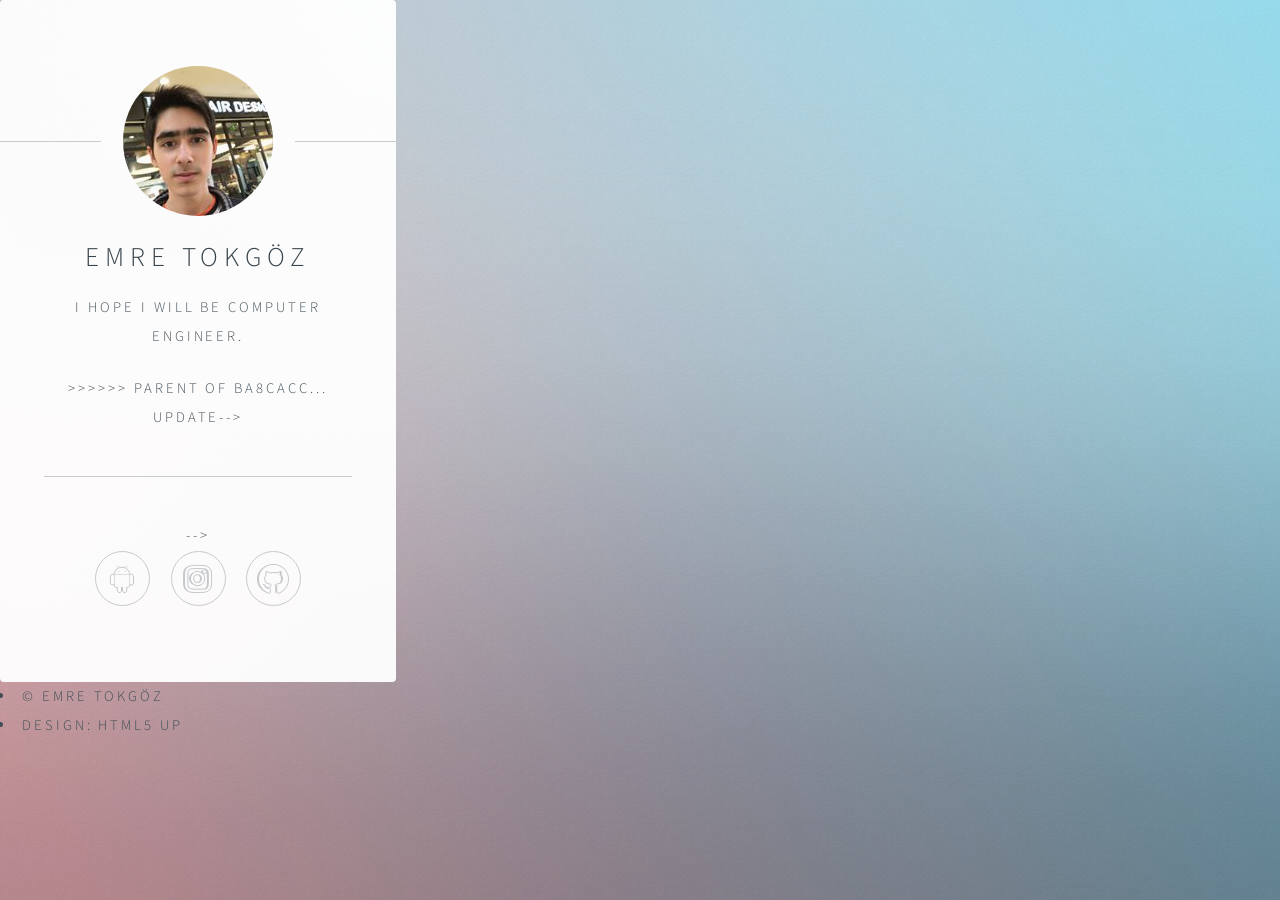
==== index.html @ da9b2d61 "Update" ====
<!DOCTYPE HTML>
<!--
	Identity by HTML5 UP
	html5up.net | @ajlkn
	Free for personal and commercial use under the CCA 3.0 license (html5up.net/license)
-->
<html>
	<head>
		<title>Emre TOKGÖZ</title>
		<meta charset="utf-8" />
		<meta name="viewport" content="width=device-width, initial-scale=1, user-scalable=no" />
		<link rel="stylesheet" href="assets/css/main.css" />
		<noscript><link rel="stylesheet" href="assets/css/noscript.css" /></noscript>
	</head>
	<body class="is-preload">

		<!-- Wrapper -->
			<div id="wrapper">

				<!-- Main -->
					<section id="main">
						<header>
							<span class="avatar"><img src="images/photo.jpg" alt="" /></span>
							<h1>Emre TOKGÖZ</h1>
							<p>I hope I will be computer engineer.</p>
						</header>
						<!--
						<hr />
						<h2>Extra Stuff!</h2>
						<form method="post" action="#">
							<div class="fields">
								<div class="field">
									<input type="text" name="name" id="name" placeholder="Name" />
								</div>
								<div class="field">
									<input type="email" name="email" id="email" placeholder="Email" />
								</div>
								<div class="field">
									<select name="department" id="department">
										<option value="">Department</option>
										<option value="sales">Sales</option>
										<option value="tech">Tech Support</option>
										<option value="null">/dev/null</option>
									</select>
								</div>
								<div class="field">
									<textarea name="message" id="message" placeholder="Message" rows="4"></textarea>
								</div>
								<div class="field">
									<input type="checkbox" id="human" name="human" /><label for="human">I'm a human</label>
								</div>
								<div class="field">
									<label>But are you a robot?</label>
									<input type="radio" id="robot_yes" name="robot" /><label for="robot_yes">Yes</label>
									<input type="radio" id="robot_no" name="robot" /><label for="robot_no">No</label>
								</div>
							</div>
<<<<<<< HEAD
							<ul class="actions special">
								<li><a href="#" class="button">Get Started</a></li>
=======
						</div>
						<nav>
							<ul>
								<li><a href="https://github.com/emretokgoz" target="_blank" class="icon fa-github"><span class="label"></span></a></li>
								<li><a href="" class="icon fa-twitter"><span class="label">Twitter</span></a></li>
								<li><a href="" class="icon fa-instagram"><span class="label">Instagram</span></a></li>
							<!--	<li><a href="#intro">Intro</a></li>
								<li><a href="#work">Work</a></li>
								<li><a href="#about">About</a></li>
								<li><a href="#contact">Contact</a></li>
								<li><a href="#elements">Elements</a></li>-->
<!-->>>>>>> parent of ba8cacc... Update-->
							</ul>
						</form>
						<hr />
						-->
						<footer>
							<ul class="icons">
								<li><a href="https://play.google.com/store/apps/details?id=com.mstgames.tictactoe" class="icon brands fa-android">Google Play game</a></li>
								<li><a href="https://www.instagram.com/tokgozemreofficial/" class="icon brands fa-instagram">Instagram</a></li>
								<li><a href="https://github.com/emretokgoz" class="icon brands fa-github">Facebook</a></li>
							</ul>
						</footer>
					</section>

				<!-- Footer -->
					<footer id="footer">
						<ul class="copyright">
							<li>&copy; Emre TOKGÖZ</li><li>Design: <a href="http://html5up.net">HTML5 UP</a></li>
						</ul>
					</footer>

			</div>

		<!-- Scripts -->
			<script>
				if ('addEventListener' in window) {
					window.addEventListener('load', function() { document.body.className = document.body.className.replace(/\bis-preload\b/, ''); });
					document.body.className += (navigator.userAgent.match(/(MSIE|rv:11\.0)/) ? ' is-ie' : '');
				}
			</script>

	</body>
</html>
---- assets/css/main.css ----
@import url(fontawesome-all.min.css);
@import url("https://fonts.googleapis.com/css?family=Source+Sans+Pro:300");

/*
	Identity by HTML5 UP
	html5up.net | @ajlkn
	Free for personal and commercial use under the CCA 3.0 license (html5up.net/license)
*/

/* Icon (alt) */

	html, body, div, span, applet, object,
	iframe, h1, h2, h3, h4, h5, h6, p, blockquote,
	pre, a, abbr, acronym, address, big, cite,
	code, del, dfn, em, img, ins, kbd, q, s, samp,
	small, strike, strong, sub, sup, tt, var, b,
	u, i, center, dl, dt, dd, ol, ul, li, fieldset,
	form, label, legend, table, caption, tbody,
	tfoot, thead, tr, th, td, article, aside,
	canvas, details, embed, figure, figcaption,
	footer, header, hgroup, menu, nav, output, ruby,
	section, summary, time, mark, audio, video {
		margin: 0;
		padding: 0;
		border: 0;
		font-size: 100%;
		font: inherit;
		vertical-align: baseline;
	}

	article, aside, details, figcaption, figure,
	footer, header, hgroup, menu, nav, section {
		display: block;
	}

	body {
		line-height: 1;
	}

	ol, ul {
		list-style: none;
	}

	blockquote, q {
		quotes: none;
	}

		blockquote:before, blockquote:after, q:before, q:after {
			content: '';
			content: none;
		}

	table {
		border-collapse: collapse;
		border-spacing: 0;
	}

	body {
		-webkit-text-size-adjust: none;
	}

	mark {
		background-color: transparent;
		color: inherit;
	}

	input::-moz-focus-inner {
		border: 0;
		padding: 0;
	}

	input, select, textarea {
		-moz-appearance: none;
		-webkit-appearance: none;
		-ms-appearance: none;
		appearance: none;
	}

/* Basic */

	@media screen and (max-width: 480px) {

		html, body {
			min-width: 320px;
		}

	}

	html {
		box-sizing: border-box;
	}

	*, *:before, *:after {
		box-sizing: inherit;
	}

	body.is-preload *, body.is-preload *:before, body.is-preload *:after {
		-moz-animation: none !important;
		-webkit-animation: none !important;
		-ms-animation: none !important;
		animation: none !important;
		-moz-transition: none !important;
		-webkit-transition: none !important;
		-ms-transition: none !important;
		transition: none !important;
	}

	html {
		height: 100%;
	}

	body {
		height: 100%;
		background-color: #ffffff;
		background-image: url("images/overlay.png"), -moz-linear-gradient(60deg, rgba(255, 165, 150, 0.5) 5%, rgba(0, 228, 255, 0.35)), url("../../images/bg.jpg");
		background-image: url("images/overlay.png"), -webkit-linear-gradient(60deg, rgba(255, 165, 150, 0.5) 5%, rgba(0, 228, 255, 0.35)), url("../../images/bg.jpg");
		background-image: url("images/overlay.png"), -ms-linear-gradient(60deg, rgba(255, 165, 150, 0.5) 5%, rgba(0, 228, 255, 0.35)), url("../../images/bg.jpg");
		background-image: url("images/overlay.png"), linear-gradient(60deg, rgba(255, 165, 150, 0.5) 5%, rgba(0, 228, 255, 0.35)), url("../../images/bg.jpg");
		background-repeat: repeat,			no-repeat,			no-repeat;
		background-size: 100px 100px, cover,				cover;
		background-position: top left,		center center,		bottom center;
		background-attachment: fixed,			fixed,				fixed;
	}

		body:after {
			content: '';
			display: block;
			position: fixed;
			top: 0;
			left: 0;
			width: 100%;
			height: inherit;
			opacity: 0;
			z-index: 1;
			background-color: #ffffff;
			background-image: url("images/overlay.png"), -moz-linear-gradient(60deg, rgba(255, 165, 150, 0.5) 5%, rgba(0, 228, 255, 0.35));
			background-image: url("images/overlay.png"), -webkit-linear-gradient(60deg, rgba(255, 165, 150, 0.5) 5%, rgba(0, 228, 255, 0.35));
			background-image: url("images/overlay.png"), -ms-linear-gradient(60deg, rgba(255, 165, 150, 0.5) 5%, rgba(0, 228, 255, 0.35));
			background-image: url("images/overlay.png"), linear-gradient(60deg, rgba(255, 165, 150, 0.5) 5%, rgba(0, 228, 255, 0.35));
			background-repeat: repeat,			no-repeat;
			background-size: 100px 100px, cover;
			background-position: top left,		center center;
			-moz-transition: opacity 1.75s ease-out;
			-webkit-transition: opacity 1.75s ease-out;
			-ms-transition: opacity 1.75s ease-out;
			transition: opacity 1.75s ease-out;
		}

		body.is-preload:after {
			opacity: 1;
		}

/* Type */

	body, input, select, textarea {
		color: #414f57;
		font-family: "Source Sans Pro", Helvetica, sans-serif;
		font-size: 14pt;
		font-weight: 300;
		line-height: 2;
		letter-spacing: 0.2em;
		text-transform: uppercase;
	}

		@media screen and (max-width: 1680px) {

			body, input, select, textarea {
				font-size: 11pt;
			}

		}

		@media screen and (max-width: 480px) {

			body, input, select, textarea {
				font-size: 10pt;
				line-height: 1.75;
			}

		}

	a {
		-moz-transition: color 0.2s ease, border-color 0.2s ease;
		-webkit-transition: color 0.2s ease, border-color 0.2s ease;
		-ms-transition: color 0.2s ease, border-color 0.2s ease;
		transition: color 0.2s ease, border-color 0.2s ease;
		color: inherit;
		text-decoration: none;
	}

		a:before {
			-moz-transition: color 0.2s ease, text-shadow 0.2s ease;
			-webkit-transition: color 0.2s ease, text-shadow 0.2s ease;
			-ms-transition: color 0.2s ease, text-shadow 0.2s ease;
			transition: color 0.2s ease, text-shadow 0.2s ease;
		}

		a:hover {
			color: #ff7496;
		}

	strong, b {
		color: #313f47;
	}

	em, i {
		font-style: italic;
	}

	p {
		margin: 0 0 1.5em 0;
	}

	h1, h2, h3, h4, h5, h6 {
		color: #313f47;
		line-height: 1.5;
		margin: 0 0 0.75em 0;
	}

		h1 a, h2 a, h3 a, h4 a, h5 a, h6 a {
			color: inherit;
			text-decoration: none;
		}

	h1 {
		font-size: 1.85em;
		letter-spacing: 0.22em;
		margin: 0 0 0.525em 0;
	}

	h2 {
		font-size: 1.25em;
	}

	h3 {
		font-size: 1em;
	}

	h4 {
		font-size: 1em;
	}

	h5 {
		font-size: 1em;
	}

	h6 {
		font-size: 1em;
	}

	@media screen and (max-width: 480px) {

		h1 {
			font-size: 1.65em;
		}

	}

	sub {
		font-size: 0.8em;
		position: relative;
		top: 0.5em;
	}

	sup {
		font-size: 0.8em;
		position: relative;
		top: -0.5em;
	}

	hr {
		border: 0;
		border-bottom: solid 1px #c8cccf;
		margin: 3em 0;
	}

/* Form */

	form {
		margin: 0 0 1.5em 0;
	}

		form > :last-child {
			margin-bottom: 0;
		}

		form > .fields {
			display: -moz-flex;
			display: -webkit-flex;
			display: -ms-flex;
			display: flex;
			-moz-flex-wrap: wrap;
			-webkit-flex-wrap: wrap;
			-ms-flex-wrap: wrap;
			flex-wrap: wrap;
			width: calc(100% + 2.25em);
			margin: -1.125em 0 1.5em -1.125em;
		}

			form > .fields > .field {
				-moz-flex-grow: 0;
				-webkit-flex-grow: 0;
				-ms-flex-grow: 0;
				flex-grow: 0;
				-moz-flex-shrink: 0;
				-webkit-flex-shrink: 0;
				-ms-flex-shrink: 0;
				flex-shrink: 0;
				padding: 1.125em 0 0 1.125em;
				width: calc(100% - 1.125em);
			}

				form > .fields > .field.half {
					width: calc(50% - 0.5625em);
				}

				form > .fields > .field.third {
					width: calc(100%/3 - 0.375em);
				}

				form > .fields > .field.quarter {
					width: calc(25% - 0.28125em);
				}

		@media screen and (max-width: 480px) {

			form > .fields {
				width: calc(100% + 2.25em);
				margin: -1.125em 0 1.5em -1.125em;
			}

				form > .fields > .field {
					padding: 1.125em 0 0 1.125em;
					width: calc(100% - 1.125em);
				}

					form > .fields > .field.half {
						width: calc(100% - 1.125em);
					}

					form > .fields > .field.third {
						width: calc(100% - 1.125em);
					}

					form > .fields > .field.quarter {
						width: calc(100% - 1.125em);
					}

		}

	label {
		color: #313f47;
		display: block;
		font-size: 0.9em;
		margin: 0 0 0.75em 0;
	}

	input[type="text"],
	input[type="password"],
	input[type="email"],
	input[type="tel"],
	select,
	textarea {
		-moz-appearance: none;
		-webkit-appearance: none;
		-ms-appearance: none;
		appearance: none;
		border-radius: 4px;
		border: solid 1px #c8cccf;
		color: inherit;
		display: block;
		outline: 0;
		padding: 0 1em;
		text-decoration: none;
		width: 100%;
	}

		input[type="text"]:invalid,
		input[type="password"]:invalid,
		input[type="email"]:invalid,
		input[type="tel"]:invalid,
		select:invalid,
		textarea:invalid {
			box-shadow: none;
		}

		input[type="text"]:focus,
		input[type="password"]:focus,
		input[type="email"]:focus,
		input[type="tel"]:focus,
		select:focus,
		textarea:focus {
			border-color: #ff7496;
		}

	select {
		background-image: url("data:image/svg+xml;charset=utf8,%3Csvg xmlns='http://www.w3.org/2000/svg' width='40' height='40' preserveAspectRatio='none' viewBox='0 0 40 40'%3E%3Cpath d='M9.4,12.3l10.4,10.4l10.4-10.4c0.2-0.2,0.5-0.4,0.9-0.4c0.3,0,0.6,0.1,0.9,0.4l3.3,3.3c0.2,0.2,0.4,0.5,0.4,0.9 c0,0.4-0.1,0.6-0.4,0.9L20.7,31.9c-0.2,0.2-0.5,0.4-0.9,0.4c-0.3,0-0.6-0.1-0.9-0.4L4.3,17.3c-0.2-0.2-0.4-0.5-0.4-0.9 c0-0.4,0.1-0.6,0.4-0.9l3.3-3.3c0.2-0.2,0.5-0.4,0.9-0.4S9.1,12.1,9.4,12.3z' fill='%23c8cccf' /%3E%3C/svg%3E");
		background-size: 1.25rem;
		background-repeat: no-repeat;
		background-position: calc(100% - 1rem) center;
		height: 2.75em;
		padding-right: 2.75em;
		text-overflow: ellipsis;
	}

		select option {
			color: #313f47;
			background: #ffffff;
		}

		select:focus::-ms-value {
			background-color: transparent;
		}

		select::-ms-expand {
			display: none;
		}

	input[type="text"],
	input[type="password"],
	input[type="email"],
	select {
		height: 2.75em;
	}

	textarea {
		padding: 0.75em 1em;
	}

	input[type="checkbox"],
	input[type="radio"] {
		-moz-appearance: none;
		-webkit-appearance: none;
		-ms-appearance: none;
		appearance: none;
		display: block;
		float: left;
		margin-right: -2em;
		opacity: 0;
		width: 1em;
		z-index: -1;
	}

		input[type="checkbox"] + label,
		input[type="radio"] + label {
			text-decoration: none;
			color: #414f57;
			cursor: pointer;
			display: inline-block;
			font-size: 1em;
			font-weight: 300;
			padding-left: 2.4em;
			padding-right: 0.75em;
			position: relative;
		}

			input[type="checkbox"] + label:before,
			input[type="radio"] + label:before {
				-moz-osx-font-smoothing: grayscale;
				-webkit-font-smoothing: antialiased;
				display: inline-block;
				font-style: normal;
				font-variant: normal;
				text-rendering: auto;
				line-height: 1;
				text-transform: none !important;
				font-family: 'Font Awesome 5 Free';
				font-weight: 900;
			}

			input[type="checkbox"] + label:before,
			input[type="radio"] + label:before {
				border-radius: 4px;
				border: solid 1px #c8cccf;
				content: '';
				display: inline-block;
				font-size: 0.8em;
				height: 2.0625em;
				left: 0;
				line-height: 2.0625em;
				position: absolute;
				text-align: center;
				top: 0.15em;
				width: 2.0625em;
			}

		input[type="checkbox"]:checked + label:before,
		input[type="radio"]:checked + label:before {
			color: #ff7496;
			content: '\f00c';
		}

		input[type="checkbox"]:focus + label:before,
		input[type="radio"]:focus + label:before {
			border-color: #ff7496;
		}

	input[type="checkbox"] + label:before {
		border-radius: 4px;
	}

	input[type="radio"] + label:before {
		border-radius: 100%;
	}

	::-webkit-input-placeholder {
		color: #616f77 !important;
		opacity: 1.0;
	}

	:-moz-placeholder {
		color: #616f77 !important;
		opacity: 1.0;
	}

	::-moz-placeholder {
		color: #616f77 !important;
		opacity: 1.0;
	}

	:-ms-input-placeholder {
		color: #616f77 !important;
		opacity: 1.0;
	}

/* Icon */

	.icon {
		text-decoration: none;
		position: relative;
		border-bottom: none;
	}

		.icon:before {
			-moz-osx-font-smoothing: grayscale;
			-webkit-font-smoothing: antialiased;
			display: inline-block;
			font-style: normal;
			font-variant: normal;
			text-rendering: auto;
			line-height: 1;
			text-transform: none !important;
			font-family: 'Font Awesome 5 Free';
			font-weight: 400;
		}

		.icon > .label {
			display: none;
		}

		.icon:before {
			line-height: inherit;
		}

		.icon.solid:before {
			font-weight: 900;
		}

		.icon.brands:before {
			font-family: 'Font Awesome 5 Brands';
		}

/* List */

	ol {
		list-style: decimal;
		margin: 0 0 1.5em 0;
		padding-left: 1.25em;
	}

		ol li {
			padding-left: 0.25em;
		}

	ul {
		list-style: disc;
		margin: 0 0 1.5em 0;
		padding-left: 1em;
	}

		ul li {
			padding-left: 0.5em;
		}

		ul.alt {
			list-style: none;
			padding-left: 0;
		}

			ul.alt li {
				border-top: solid 1px #c8cccf;
				padding: 0.5em 0;
			}

				ul.alt li:first-child {
					border-top: 0;
					padding-top: 0;
				}

	dl {
		margin: 0 0 1.5em 0;
	}

		dl dt {
			display: block;
			margin: 0 0 0.75em 0;
		}

		dl dd {
			margin-left: 1.5em;
		}

/* Actions */

	ul.actions {
		display: -moz-flex;
		display: -webkit-flex;
		display: -ms-flex;
		display: flex;
		cursor: default;
		list-style: none;
		margin-left: -0.75em;
		padding-left: 0;
	}

		ul.actions li {
			padding: 0 0 0 0.75em;
			vertical-align: middle;
		}

		ul.actions.special {
			-moz-justify-content: center;
			-webkit-justify-content: center;
			-ms-justify-content: center;
			justify-content: center;
			width: 100%;
			margin-left: 0;
		}

			ul.actions.special li:first-child {
				padding-left: 0;
			}

		ul.actions.stacked {
			-moz-flex-direction: column;
			-webkit-flex-direction: column;
			-ms-flex-direction: column;
			flex-direction: column;
			margin-left: 0;
		}

			ul.actions.stacked li {
				padding: 0.975em 0 0 0;
			}

				ul.actions.stacked li:first-child {
					padding-top: 0;
				}

		ul.actions.fit {
			width: calc(100% + 0.75em);
		}

			ul.actions.fit li {
				-moz-flex-grow: 1;
				-webkit-flex-grow: 1;
				-ms-flex-grow: 1;
				flex-grow: 1;
				-moz-flex-shrink: 1;
				-webkit-flex-shrink: 1;
				-ms-flex-shrink: 1;
				flex-shrink: 1;
				width: 100%;
			}

				ul.actions.fit li > * {
					width: 100%;
				}

			ul.actions.fit.stacked {
				width: 100%;
			}

		@media screen and (max-width: 480px) {

			ul.actions:not(.fixed) {
				-moz-flex-direction: column;
				-webkit-flex-direction: column;
				-ms-flex-direction: column;
				flex-direction: column;
				margin-left: 0;
				width: 100% !important;
			}

				ul.actions:not(.fixed) li {
					-moz-flex-grow: 1;
					-webkit-flex-grow: 1;
					-ms-flex-grow: 1;
					flex-grow: 1;
					-moz-flex-shrink: 1;
					-webkit-flex-shrink: 1;
					-ms-flex-shrink: 1;
					flex-shrink: 1;
					padding: 0.75em 0 0 0;
					text-align: center;
					width: 100%;
				}

					ul.actions:not(.fixed) li > * {
						width: 100%;
					}

					ul.actions:not(.fixed) li:first-child {
						padding-top: 0;
					}

					ul.actions:not(.fixed) li input[type="submit"],
					ul.actions:not(.fixed) li input[type="reset"],
					ul.actions:not(.fixed) li input[type="button"],
					ul.actions:not(.fixed) li button,
					ul.actions:not(.fixed) li .button {
						width: 100%;
					}

						ul.actions:not(.fixed) li input[type="submit"].icon:before,
						ul.actions:not(.fixed) li input[type="reset"].icon:before,
						ul.actions:not(.fixed) li input[type="button"].icon:before,
						ul.actions:not(.fixed) li button.icon:before,
						ul.actions:not(.fixed) li .button.icon:before {
							margin-left: -0.5rem;
						}

		}

/* Icons */

	ul.icons {
		cursor: default;
		list-style: none;
		padding-left: 0;
		margin-top: -0.675em;
	}

		ul.icons li {
			display: inline-block;
			padding: 0.675em 0.5em;
		}

			ul.icons li a {
				text-decoration: none;
				position: relative;
				display: block;
				width: 3.75em;
				height: 3.75em;
				border-radius: 100%;
				border: solid 1px #c8cccf;
				line-height: 3.75em;
				overflow: hidden;
				text-align: center;
				text-indent: 3.75em;
				white-space: nowrap;
			}

				ul.icons li a:before {
					-moz-osx-font-smoothing: grayscale;
					-webkit-font-smoothing: antialiased;
					display: inline-block;
					font-style: normal;
					font-variant: normal;
					text-rendering: auto;
					line-height: 1;
					text-transform: none !important;
					font-family: 'Font Awesome 5 Free';
					font-weight: 400;
				}

				ul.icons li a:before {
					color: #ffffff;
					text-shadow: 1.25px 0px 0px #c8cccf, -1.25px 0px 0px #c8cccf, 0px 1.25px 0px #c8cccf, 0px -1.25px 0px #c8cccf;
				}

				ul.icons li a:hover:before {
					text-shadow: 1.25px 0px 0px #ff7496, -1.25px 0px 0px #ff7496, 0px 1.25px 0px #ff7496, 0px -1.25px 0px #ff7496;
				}

				ul.icons li a:before {
					position: absolute;
					top: 0;
					left: 0;
					width: inherit;
					height: inherit;
					font-size: 1.85rem;
					line-height: inherit;
					text-align: center;
					text-indent: 0;
				}

				ul.icons li a:hover {
					border-color: #ff7496;
				}

		@media screen and (max-width: 480px) {

			ul.icons li a:before {
				font-size: 1.5rem;
			}

		}

/* Button */

	input[type="submit"],
	input[type="reset"],
	input[type="button"],
	button,
	.button {
		-moz-appearance: none;
		-webkit-appearance: none;
		-ms-appearance: none;
		appearance: none;
		-moz-transition: background-color 0.2s ease-in-out, border-color 0.2s ease-in-out, color 0.2s ease-in-out;
		-webkit-transition: background-color 0.2s ease-in-out, border-color 0.2s ease-in-out, color 0.2s ease-in-out;
		-ms-transition: background-color 0.2s ease-in-out, border-color 0.2s ease-in-out, color 0.2s ease-in-out;
		transition: background-color 0.2s ease-in-out, border-color 0.2s ease-in-out, color 0.2s ease-in-out;
		display: inline-block;
		height: 2.75em;
		line-height: 2.75em;
		padding: 0 1.5em;
		background-color: transparent;
		border-radius: 4px;
		border: solid 1px #c8cccf;
		color: #414f57 !important;
		cursor: pointer;
		text-align: center;
		text-decoration: none;
		white-space: nowrap;
	}

		input[type="submit"]:hover,
		input[type="reset"]:hover,
		input[type="button"]:hover,
		button:hover,
		.button:hover {
			border-color: #ff7496;
			color: #ff7496 !important;
		}

		input[type="submit"].icon,
		input[type="reset"].icon,
		input[type="button"].icon,
		button.icon,
		.button.icon {
			padding-left: 1.35em;
		}

			input[type="submit"].icon:before,
			input[type="reset"].icon:before,
			input[type="button"].icon:before,
			button.icon:before,
			.button.icon:before {
				margin-right: 0.5em;
			}

		input[type="submit"].fit,
		input[type="reset"].fit,
		input[type="button"].fit,
		button.fit,
		.button.fit {
			width: 100%;
		}

		input[type="submit"].small,
		input[type="reset"].small,
		input[type="button"].small,
		button.small,
		.button.small {
			font-size: 0.8em;
		}

		input[type="submit"].large,
		input[type="reset"].large,
		input[type="button"].large,
		button.large,
		.button.large {
			font-size: 1.35em;
		}

		input[type="submit"].disabled, input[type="submit"]:disabled,
		input[type="reset"].disabled,
		input[type="reset"]:disabled,
		input[type="button"].disabled,
		input[type="button"]:disabled,
		button.disabled,
		button:disabled,
		.button.disabled,
		.button:disabled {
			pointer-events: none;
			opacity: 0.5;
		}

/* Main */

	#main {
		-moz-transform-origin: 50% 50%;
		-webkit-transform-origin: 50% 50%;
		-ms-transform-origin: 50% 50%;
		transform-origin: 50% 50%;
		-moz-transform: rotateX(0deg);
		-webkit-transform: rotateX(0deg);
		-ms-transform: rotateX(0deg);
		transform: rotateX(0deg);
		-moz-transition: opacity 1s ease, -moz-transform 1s ease;
		-webkit-transition: opacity 1s ease, -webkit-transform 1s ease;
		-ms-transition: opacity 1s ease, -ms-transform 1s ease;
		transition: opacity 1s ease, transform 1s ease;
		padding: 4.5em 3em 3em 3em ;
		background: #ffffff;
		border-radius: 4px;
		cursor: default;
		max-width: 100%;
		opacity: 0.95;
		position: relative;
		text-align: center;
		width: 27em;
	}

		#main .avatar {
			position: relative;
			display: block;
			margin-bottom: 1.5em;
		}

			#main .avatar img {
				display: block;
				margin: 0 auto;
				border-radius: 100%;
				box-shadow: 0 0 0 1.5em #ffffff;
			}

			#main .avatar:before {
				content: '';
				display: block;
				position: absolute;
				top: 50%;
				left: -3em;
				width: calc(100% + 6em);
				height: 1px;
				z-index: -1;
				background: #c8cccf;
			}

		@media screen and (max-width: 480px) {

			#main {
				padding: 4em 2em 2.5em 2em ;
				width: 100%;
			}

<<<<<<< HEAD
				#main .avatar:before {
					left: -2em;
					width: calc(100% + 4em);
=======
				#header nav ul li:first-child {
					border-left: 0;
				}

				#header nav ul li a {
					display: block;
					min-width: 7.5rem;
					height: 2.75rem;
					line-height: 2.75rem;
					padding: 0 1.25rem 0 1.45rem;
					text-transform: uppercase;
					letter-spacing: 0.2rem;
					font-size: 0.8rem;
					border-bottom: 0;
>>>>>>> parent of ba8cacc... Update
				}

		}

		body.is-preload #main {
			-moz-transform: rotateX(15deg);
			-webkit-transform: rotateX(15deg);
			-ms-transform: rotateX(15deg);
			transform: rotateX(15deg);
			opacity: 0;
		}

/* Footer */

	#footer {
		-moz-align-self: -moz-flex-end;
		-webkit-align-self: -webkit-flex-end;
		-ms-align-self: -ms-flex-end;
		align-self: flex-end;
		width: 100%;
		padding: 1.5em 0 0 0;
		color: rgba(255, 255, 255, 0.75);
		cursor: default;
		text-align: center;
	}

		#footer .copyright {
			margin: 0;
			padding: 0;
			font-size: 0.9em;
			list-style: none;
		}

			#footer .copyright li {
				display: inline-block;
				margin: 0 0 0 0.45em;
				padding: 0 0 0 0.85em;
				border-left: solid 1px rgba(255, 255, 255, 0.5);
				line-height: 1;
			}

				#footer .copyright li:first-child {
					border-left: 0;
				}

/* Wrapper */

	#wrapper {
		display: -moz-flex;
		display: -webkit-flex;
		display: -ms-flex;
		display: flex;
		-moz-align-items: center;
		-webkit-align-items: center;
		-ms-align-items: center;
		align-items: center;
		-moz-justify-content: space-between;
		-webkit-justify-content: space-between;
		-ms-justify-content: space-between;
		justify-content: space-between;
		-moz-flex-direction: column;
		-webkit-flex-direction: column;
		-ms-flex-direction: column;
		flex-direction: column;
		-moz-perspective: 1000px;
		-webkit-perspective: 1000px;
		-ms-perspective: 1000px;
		perspective: 1000px;
		position: relative;
		min-height: 100%;
		padding: 1.5em;
		z-index: 2;
	}

		#wrapper > * {
			z-index: 1;
		}

		#wrapper:before {
			content: '';
			display: block;
		}

		@media screen and (max-width: 360px) {

			#wrapper {
				padding: 0.75em;
			}

		}

		body.is-ie #wrapper {
			height: 100%;
		}
---- assets/css/noscript.css ----
/*
	Identity by HTML5 UP
	html5up.net | @ajlkn
	Free for personal and commercial use under the CCA 3.0 license (html5up.net/license)
*/

/* Basic */

	body:after {
		display: none;
	}

/* Main */

	#main {
		-moz-transform: none !important;
		-webkit-transform: none !important;
		-ms-transform: none !important;
		transform: none !important;
		opacity: 1 !important;
	}
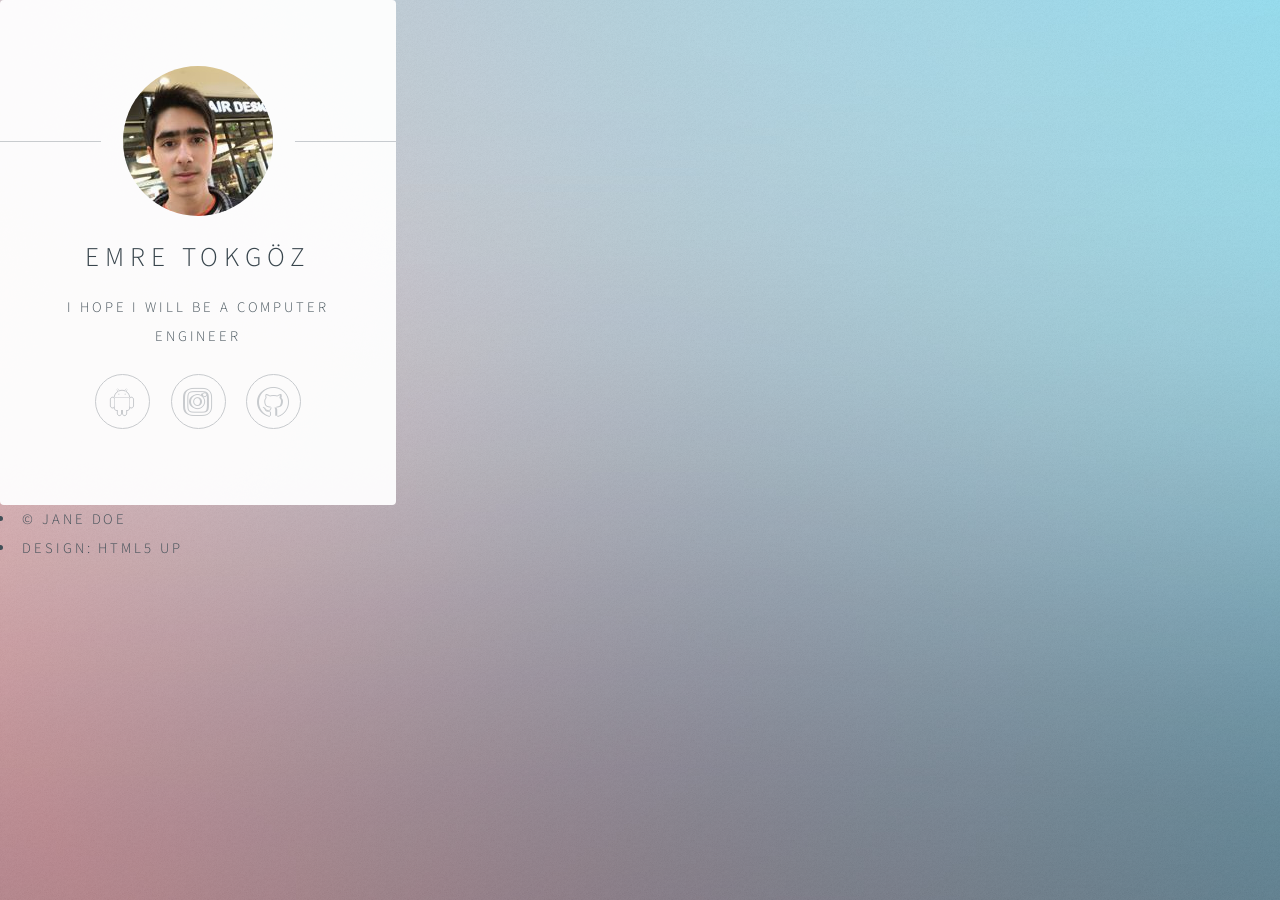
==== commit 14332b1d: "Bug Fixed" ====
--- a/index.html
+++ b/index.html
@@ -6,7 +6,7 @@
 -->
 <html>
 	<head>
-		<title>Emre TOKGÖZ</title>
+		<title>EMRE TOKGÖZ</title>
 		<meta charset="utf-8" />
 		<meta name="viewport" content="width=device-width, initial-scale=1, user-scalable=no" />
 		<link rel="stylesheet" href="assets/css/main.css" />
@@ -21,8 +21,8 @@
 					<section id="main">
 						<header>
 							<span class="avatar"><img src="images/photo.jpg" alt="" /></span>
-							<h1>Emre TOKGÖZ</h1>
-							<p>I hope I will be computer engineer.</p>
+							<h1>EMRE TOKGÖZ</h1>
+							<p>I HOPE I WILL BE A COMPUTER ENGINEER</p>
 						</header>
 						<!--
 						<hr />
@@ -55,31 +55,17 @@
 									<input type="radio" id="robot_no" name="robot" /><label for="robot_no">No</label>
 								</div>
 							</div>
-<<<<<<< HEAD
 							<ul class="actions special">
 								<li><a href="#" class="button">Get Started</a></li>
-=======
-						</div>
-						<nav>
-							<ul>
-								<li><a href="https://github.com/emretokgoz" target="_blank" class="icon fa-github"><span class="label"></span></a></li>
-								<li><a href="" class="icon fa-twitter"><span class="label">Twitter</span></a></li>
-								<li><a href="" class="icon fa-instagram"><span class="label">Instagram</span></a></li>
-							<!--	<li><a href="#intro">Intro</a></li>
-								<li><a href="#work">Work</a></li>
-								<li><a href="#about">About</a></li>
-								<li><a href="#contact">Contact</a></li>
-								<li><a href="#elements">Elements</a></li>-->
-<!-->>>>>>> parent of ba8cacc... Update-->
 							</ul>
 						</form>
 						<hr />
 						-->
 						<footer>
 							<ul class="icons">
-								<li><a href="https://play.google.com/store/apps/details?id=com.mstgames.tictactoe" class="icon brands fa-android">Google Play game</a></li>
+								<li><a href="https://play.google.com/store/apps/dev?id=5293971521263680572" class="icon brands fa-android">Google Play</a></li>
 								<li><a href="https://www.instagram.com/tokgozemreofficial/" class="icon brands fa-instagram">Instagram</a></li>
-								<li><a href="https://github.com/emretokgoz" class="icon brands fa-github">Facebook</a></li>
+								<li><a href="https://github.com/emretokgoz" class="icon brands fa-github">Github</a></li>
 							</ul>
 						</footer>
 					</section>
@@ -87,7 +73,7 @@
 				<!-- Footer -->
 					<footer id="footer">
 						<ul class="copyright">
-							<li>&copy; Emre TOKGÖZ</li><li>Design: <a href="http://html5up.net">HTML5 UP</a></li>
+							<li>&copy; Jane Doe</li><li>Design: <a href="http://html5up.net">HTML5 UP</a></li>
 						</ul>
 					</footer>
 
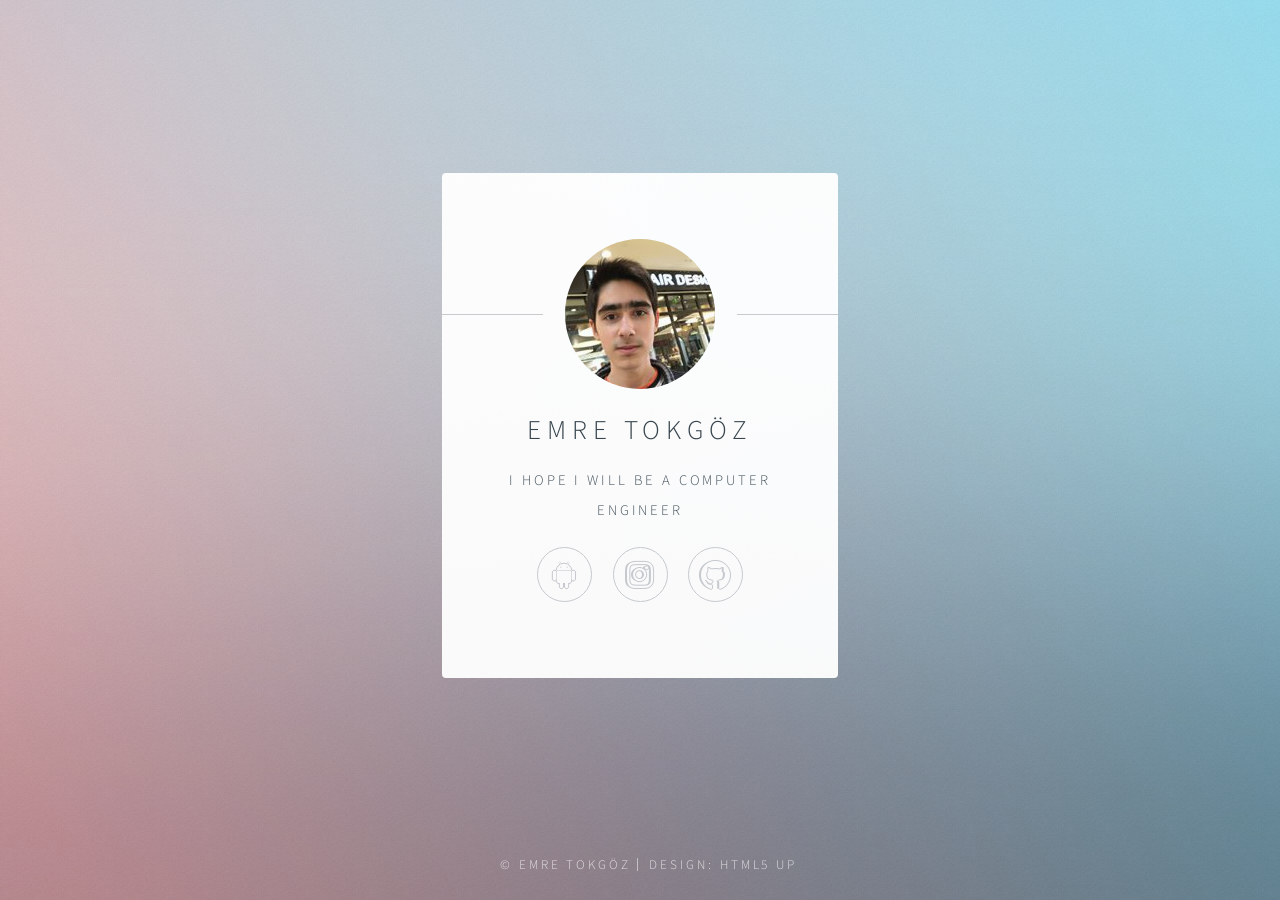
==== commit b89d1329: "Bug Fixed" ====
--- a/index.html
+++ b/index.html
@@ -73,7 +73,7 @@
 				<!-- Footer -->
 					<footer id="footer">
 						<ul class="copyright">
-							<li>&copy; Jane Doe</li><li>Design: <a href="http://html5up.net">HTML5 UP</a></li>
+							<li>&copy; EMRE TOKGÖZ</li><li>Design: <a href="http://html5up.net">HTML5 UP</a></li>
 						</ul>
 					</footer>
 
--- a/assets/css/main.css
+++ b/assets/css/main.css
@@ -956,26 +956,9 @@
 				width: 100%;
 			}
 
-<<<<<<< HEAD
 				#main .avatar:before {
 					left: -2em;
 					width: calc(100% + 4em);
-=======
-				#header nav ul li:first-child {
-					border-left: 0;
-				}
-
-				#header nav ul li a {
-					display: block;
-					min-width: 7.5rem;
-					height: 2.75rem;
-					line-height: 2.75rem;
-					padding: 0 1.25rem 0 1.45rem;
-					text-transform: uppercase;
-					letter-spacing: 0.2rem;
-					font-size: 0.8rem;
-					border-bottom: 0;
->>>>>>> parent of ba8cacc... Update
 				}
 
 		}
@@ -1069,4 +1052,4 @@
 
 		body.is-ie #wrapper {
 			height: 100%;
-		}
+		}
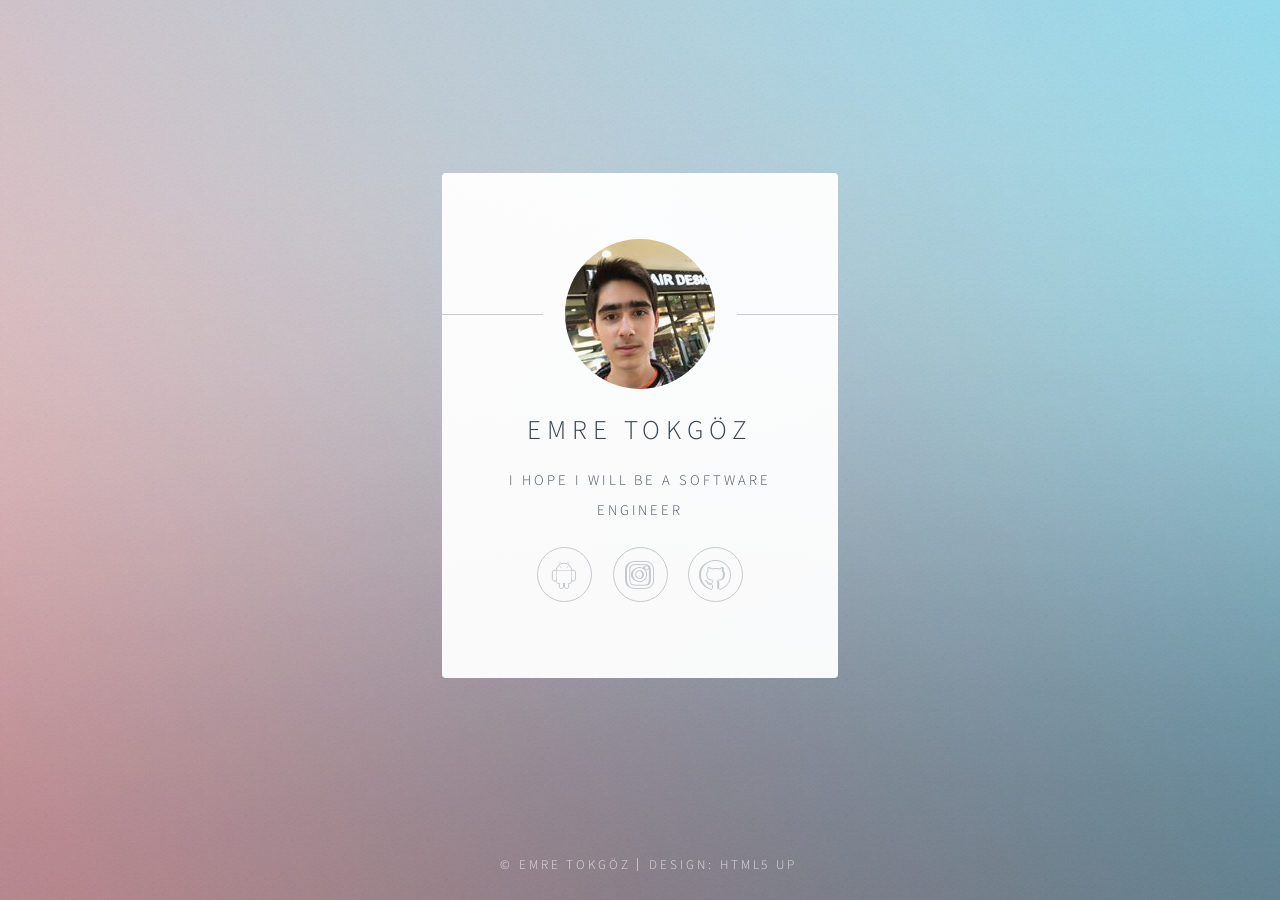
==== commit aafeaa93: "update" ====
--- a/index.html
+++ b/index.html
@@ -22,7 +22,7 @@
 						<header>
 							<span class="avatar"><img src="images/photo.jpg" alt="" /></span>
 							<h1>EMRE TOKGÖZ</h1>
-							<p>I HOPE I WILL BE A COMPUTER ENGINEER</p>
+							<p>I HOPE I WILL BE A SOFTWARE ENGINEER</p>
 						</header>
 						<!--
 						<hr />
@@ -63,7 +63,7 @@
 						-->
 						<footer>
 							<ul class="icons">
-								<li><a href="https://play.google.com/store/apps/dev?id=5293971521263680572" class="icon brands fa-android">Google Play</a></li>
+								<li><a href="https://play.google.com/store/apps/dev?id=6319082677435146433" class="icon brands fa-android">Google Play</a></li>
 								<li><a href="https://www.instagram.com/tokgozemreofficial/" class="icon brands fa-instagram">Instagram</a></li>
 								<li><a href="https://github.com/emretokgoz" class="icon brands fa-github">Github</a></li>
 							</ul>
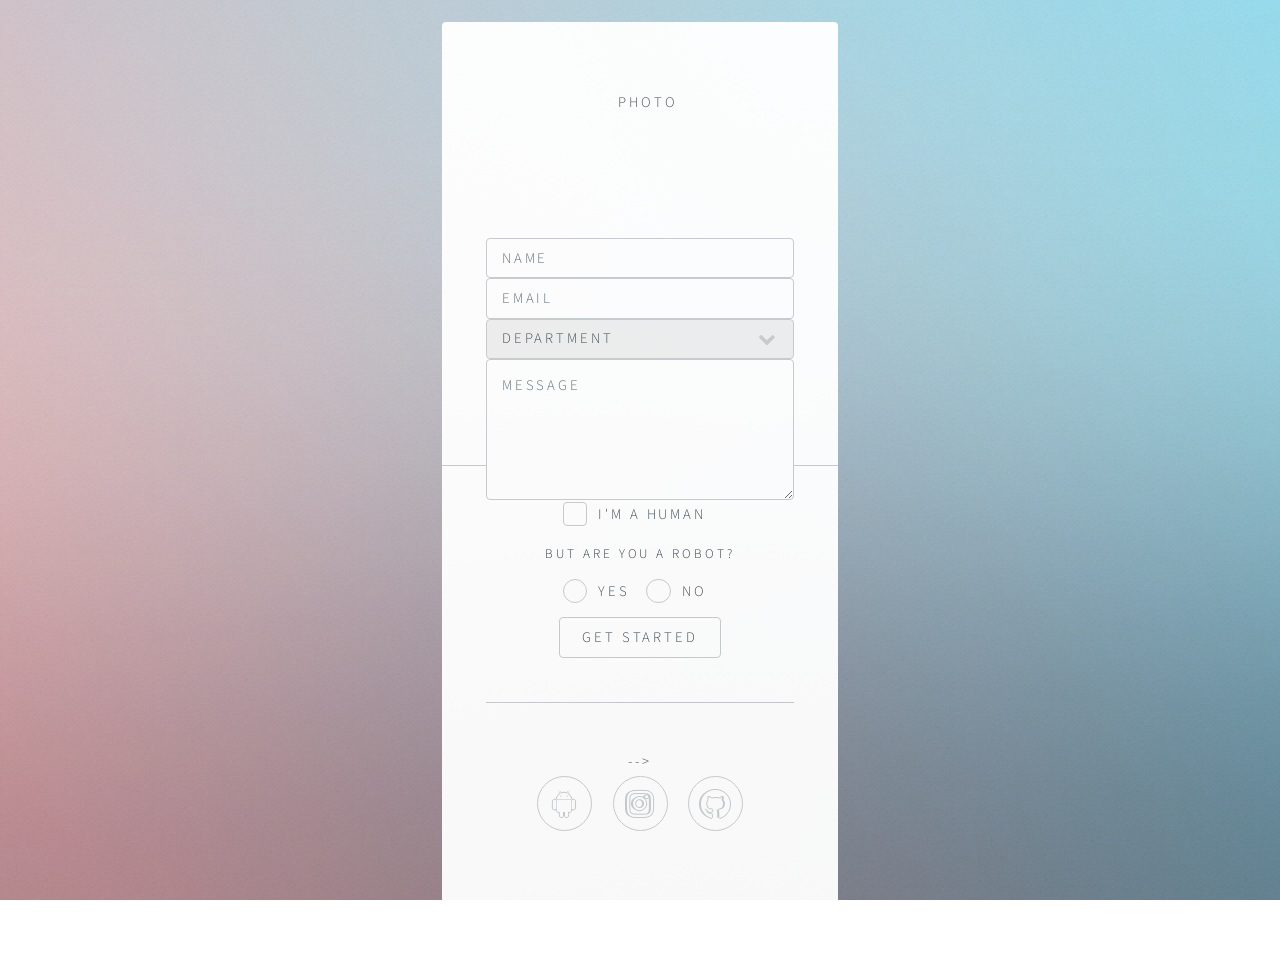
==== commit 3e9a5adb: "Update index.html" ====
--- a/index.html
+++ b/index.html
@@ -1,5 +1,5 @@
 <!DOCTYPE HTML>
-<!--
+<!--asd
 	Identity by HTML5 UP
 	html5up.net | @ajlkn
 	Free for personal and commercial use under the CCA 3.0 license (html5up.net/license)
@@ -20,7 +20,7 @@
 				<!-- Main -->
 					<section id="main">
 						<header>
-							<span class="avatar"><img src="images/photo.jpg" alt="" /></span>
+							<span class="avatar"><img src="images/photo2.jpg" alt="photo" style="width:150px;height:150px;/></span>
 							<h1>EMRE TOKGÖZ</h1>
 							<p>I HOPE I WILL BE A SOFTWARE ENGINEER</p>
 						</header>
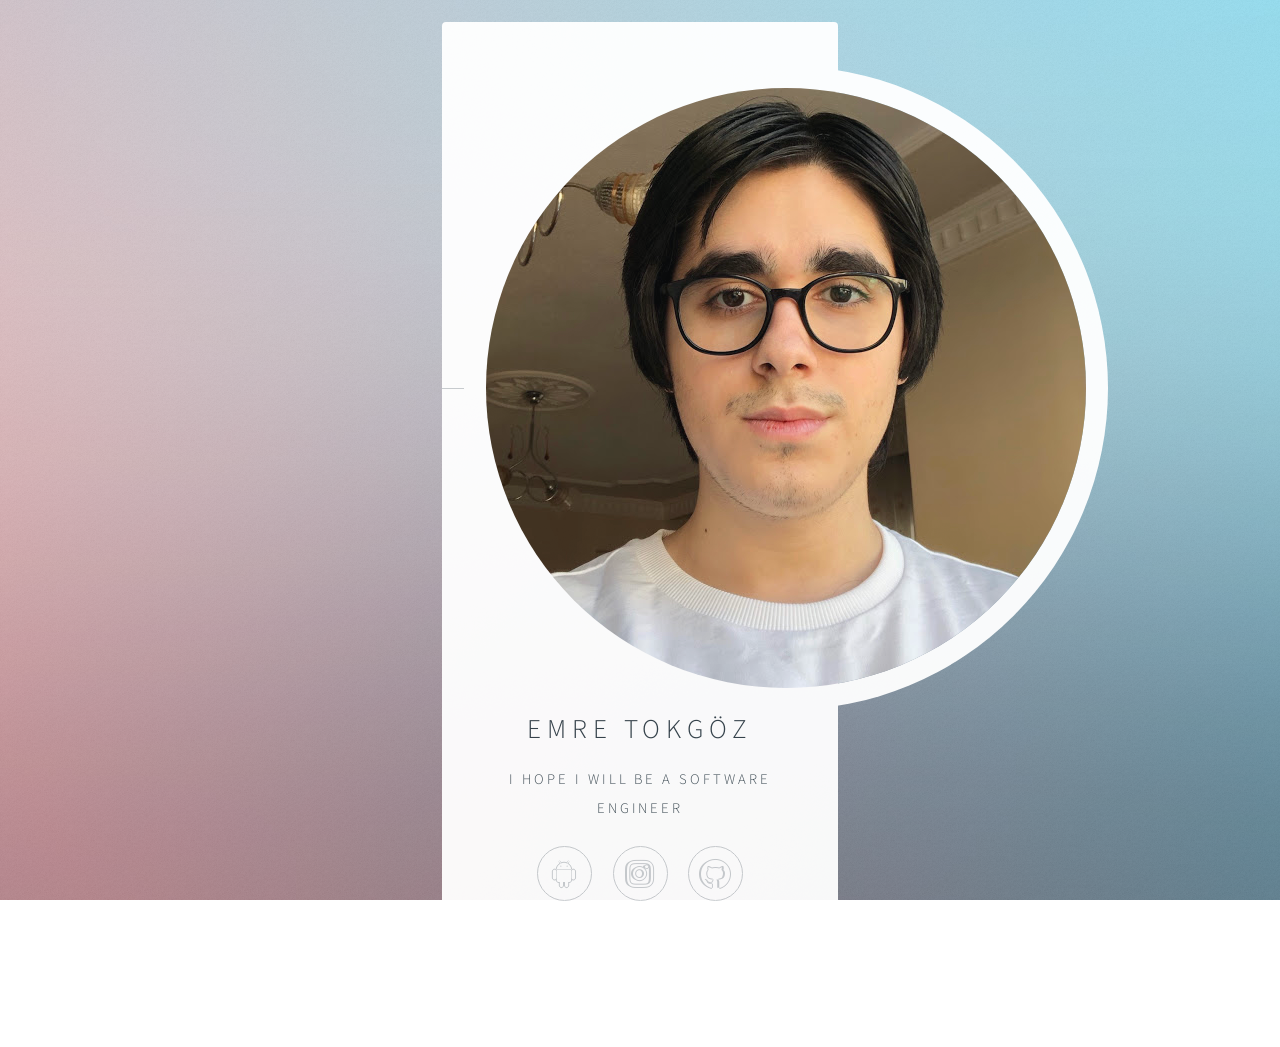
==== commit baec9977: "Update index.html" ====
--- a/index.html
+++ b/index.html
@@ -20,7 +20,7 @@
 				<!-- Main -->
 					<section id="main">
 						<header>
-							<span class="avatar"><img src="images/photo2.jpg" alt="photo" style="width:150px;height:150px;/></span>
+							<span class="avatar"><img src="images/photo2.jpg" alt="" /></span>
 							<h1>EMRE TOKGÖZ</h1>
 							<p>I HOPE I WILL BE A SOFTWARE ENGINEER</p>
 						</header>
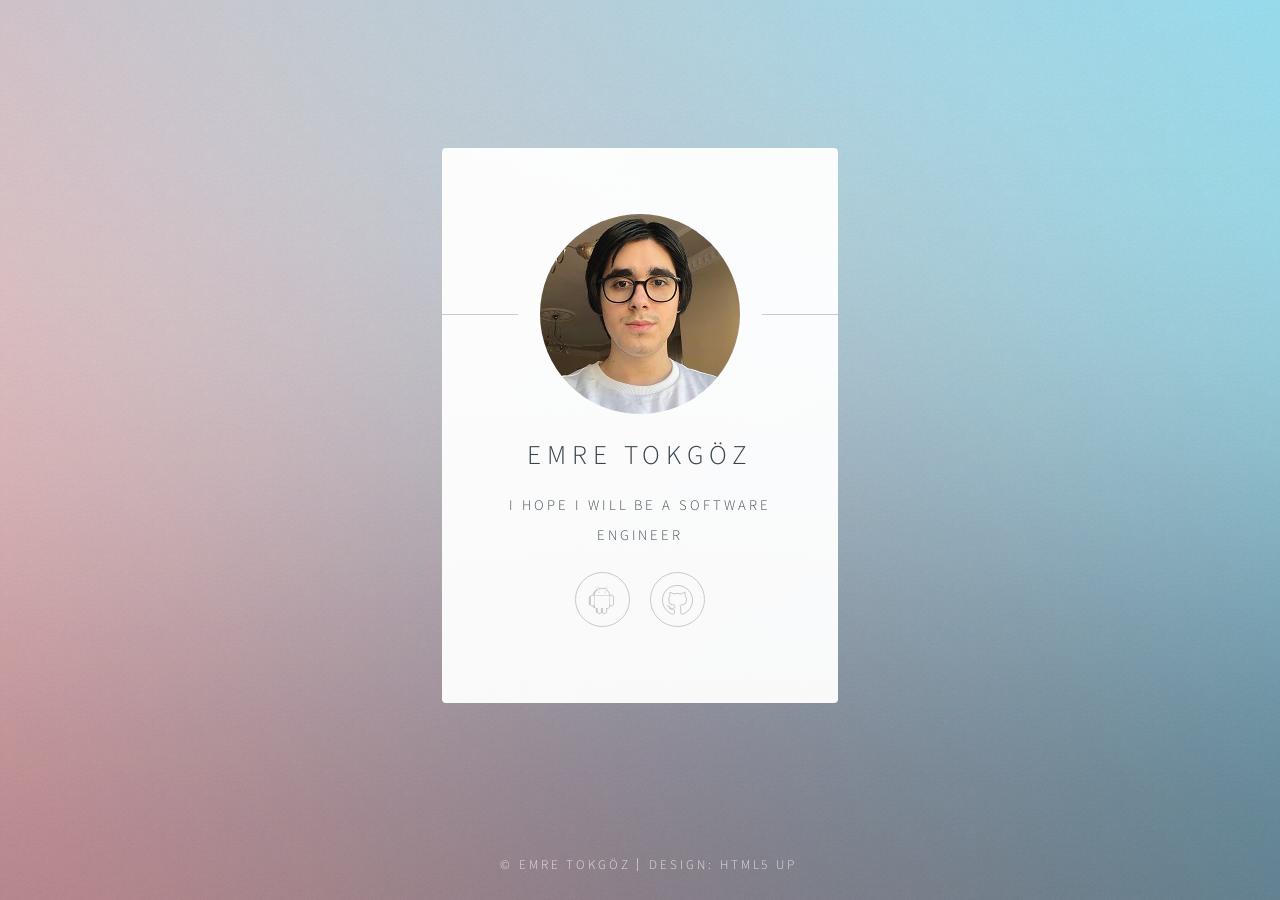
==== commit 606778fb: "update" ====
--- a/index.html
+++ b/index.html
@@ -64,7 +64,6 @@
 						<footer>
 							<ul class="icons">
 								<li><a href="https://play.google.com/store/apps/dev?id=6319082677435146433" class="icon brands fa-android">Google Play</a></li>
-								<li><a href="https://www.instagram.com/tokgozemreofficial/" class="icon brands fa-instagram">Instagram</a></li>
 								<li><a href="https://github.com/emretokgoz" class="icon brands fa-github">Github</a></li>
 							</ul>
 						</footer>
